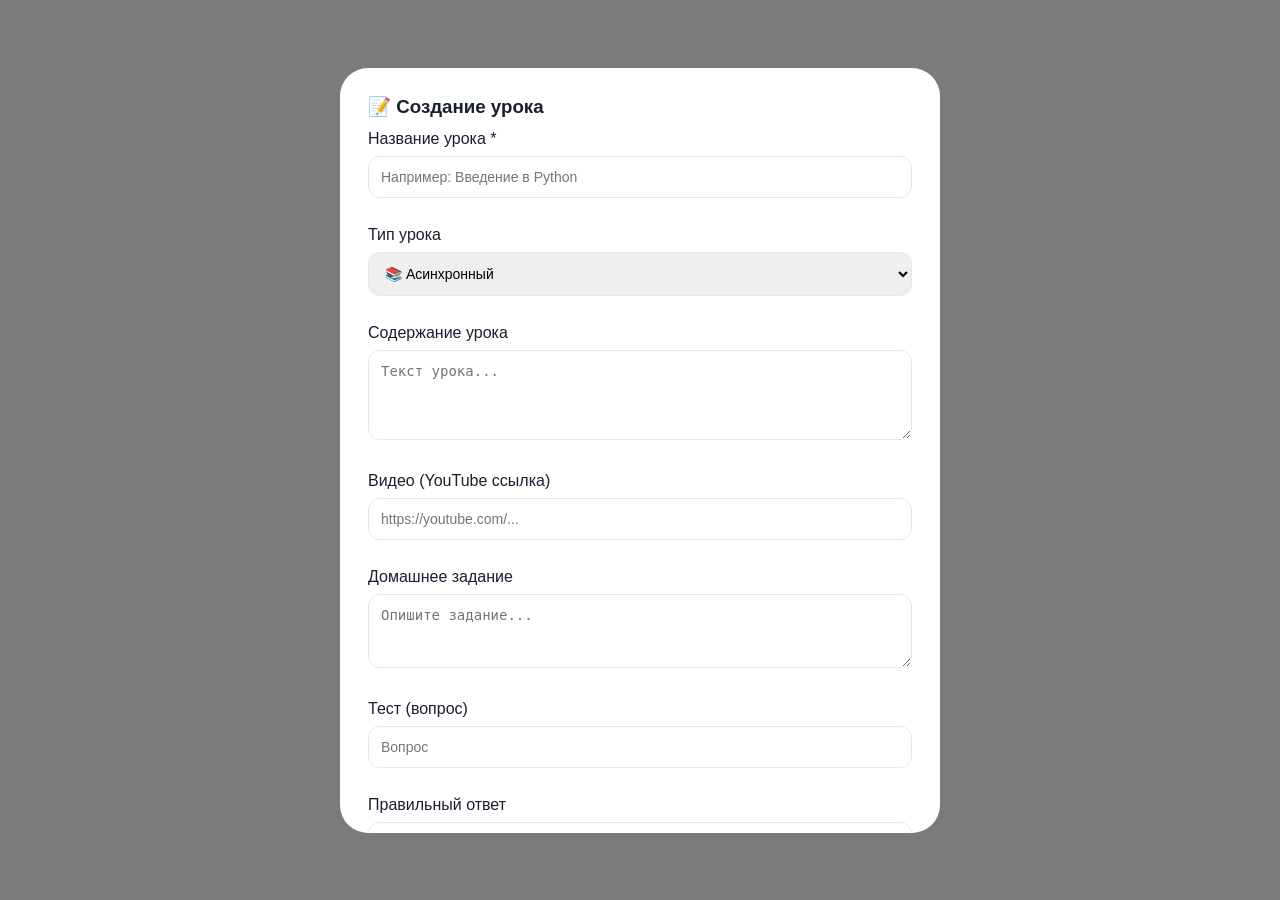
==== templates/index.html @ 18225cd2 "Initial commit" ====
<!DOCTYPE html>
<html lang="ru">
<head>
    <meta charset="UTF-8">
    <meta name="viewport" content="width=device-width, initial-scale=1.0">
    <title>Anecole - Панель учителя</title>
    <style>
        * { margin: 0; padding: 0; box-sizing: border-box; }
        body {
            font-family: -apple-system, BlinkMacSystemFont, 'Segoe UI', Roboto, sans-serif;
            background: #f5f7fb;
            color: #1a1f2e;
        }
        .app { display: flex; min-height: 100vh; }
        
        .sidebar {
            width: 260px;
            background: white;
            border-right: 1px solid #e9eef3;
            padding: 28px 20px;
            position: fixed;
            height: 100vh;
        }
        .logo { font-size: 24px; font-weight: 700; margin-bottom: 40px; }
        .logo span { color: #3b82f6; }
        .nav-item {
            display: flex;
            align-items: center;
            gap: 12px;
            padding: 12px 16px;
            margin: 4px 0;
            border-radius: 12px;
            color: #5a6874;
            cursor: pointer;
            transition: all 0.2s;
        }
        .nav-item:hover, .nav-item.active {
            background: #3b82f6;
            color: white;
        }
        
        .main {
            flex: 1;
            margin-left: 260px;
            padding: 28px 32px;
        }
        .top-bar {
            display: flex;
            justify-content: space-between;
            align-items: center;
            margin-bottom: 32px;
        }
        .page-title { font-size: 28px; font-weight: 600; }
        .avatar {
            width: 44px; height: 44px;
            background: #3b82f6;
            border-radius: 50%;
            display: flex;
            align-items: center;
            justify-content: center;
            color: white;
            cursor: pointer;
        }
        
        .stats-grid {
            display: grid;
            grid-template-columns: repeat(auto-fit, minmax(200px, 1fr));
            gap: 24px;
            margin-bottom: 32px;
        }
        .stat-card {
            background: white;
            border-radius: 20px;
            padding: 20px;
            box-shadow: 0 2px 8px rgba(0,0,0,0.04);
        }
        .stat-title { font-size: 14px; color: #8e9aaf; margin-bottom: 8px; }
        .stat-value { font-size: 32px; font-weight: 700; }
        
        .card {
            background: white;
            border-radius: 20px;
            padding: 24px;
            margin-bottom: 24px;
        }
        
        button {
            background: #3b82f6;
            color: white;
            border: none;
            padding: 10px 20px;
            border-radius: 30px;
            cursor: pointer;
            font-size: 14px;
        }
        button.secondary { background: #e2e8f0; color: #1e293b; }
        button.danger { background: #ef4444; }
        button.success { background: #10b981; margin-top: 20px; }
        
        input, textarea, select {
            width: 100%;
            padding: 12px;
            margin: 8px 0 16px 0;
            border: 1px solid #e2e8f0;
            border-radius: 12px;
            font-size: 14px;
        }
        label { font-weight: 500; display: block; margin-top: 12px; }
        
        .hidden { display: none; }
        
        .login-card {
            max-width: 400px;
            margin: 100px auto;
            background: white;
            border-radius: 28px;
            padding: 40px;
        }
        
        .modal {
            position: fixed;
            top: 0; left: 0; right: 0; bottom: 0;
            background: rgba(0,0,0,0.5);
            display: flex;
            justify-content: center;
            align-items: center;
            z-index: 1000;
        }
        .modal-content {
            background: white;
            border-radius: 28px;
            max-width: 600px;
            width: 90%;
            max-height: 85vh;
            overflow-y: auto;
            padding: 28px;
        }
        .flex { display: flex; gap: 12px; justify-content: flex-end; margin-top: 20px; }
        
        .lesson-row {
            background: #f8fafc;
            padding: 16px;
            margin: 12px 0;
            border-radius: 16px;
            display: flex;
            justify-content: space-between;
            align-items: center;
        }
        .error { color: #ef4444; margin-top: 8px; }
        .success-msg { color: #10b981; margin-top: 8px; }
    </style>
</head>
<body>
<div class="app" id="app">
    <!-- Логин -->
    <div id="loginView" class="login-card">
        <h1>🎓 Anecole</h1>
        <p>Вход для учителя</p>
        <input type="text" id="username" placeholder="Логин" value="teacher">
        <input type="password" id="password" placeholder="Пароль" value="teacher123">
        <button onclick="doLogin()" style="width: 100%;">Войти</button>
        <div id="loginError" class="error"></div>
    </div>

    <!-- Панель учителя -->
    <div id="dashboardView" class="hidden" style="width: 100%;">
        <div class="sidebar">
            <div class="logo">Anecole<span>.</span></div>
            <div class="nav-item active" onclick="showTab('dashboard')">📊 Дашборд</div>
            <div class="nav-item" onclick="showTab('courses')">📚 Курсы и уроки</div>
            <div class="nav-item" onclick="showTab('homework')">📝 Проверка ДЗ</div>
        </div>
        
        <div class="main">
            <div class="top-bar">
                <h1 class="page-title" id="pageTitle">Дашборд учителя</h1>
                <div class="avatar" onclick="doLogout()">👤</div>
            </div>
            
            <div id="tab-dashboard">
                <div class="stats-grid">
                    <div class="stat-card"><div class="stat-title">Учеников</div><div class="stat-value" id="totalStudents">0</div></div>
                    <div class="stat-card"><div class="stat-title">Курсов</div><div class="stat-value" id="totalCourses">0</div></div>
                    <div class="stat-card"><div class="stat-title">На проверке ДЗ</div><div class="stat-value" id="pendingHomeworks">0</div></div>
                    <div class="stat-card"><div class="stat-title">Уроков всего</div><div class="stat-value" id="totalLessons">0</div></div>
                </div>
                <div class="card">
                    <h3>📋 Быстрые действия</h3>
                    <button onclick="openCreateModal()">+ Создать новый урок</button>
                </div>
            </div>
            
            <div id="tab-courses" class="hidden">
                <div style="margin-bottom: 20px;">
                    <button onclick="openCreateModal()">+ Создать урок</button>
                </div>
                <div class="card">
                    <h3>📖 Список уроков</h3>
                    <div id="coursesList">Загрузка...</div>
                </div>
            </div>
            
            <div id="tab-homework" class="hidden">
                <div class="card">
                    <h3>📝 Домашние задания</h3>
                    <div id="allHomeworkList">Загрузка...</div>
                </div>
            </div>
        </div>
    </div>
</div>

<!-- Модалка создания урока -->
<div id="createModal" class="modal hidden">
    <div class="modal-content">
        <h3>📝 Создание урока</h3>
        
        <label>Название урока *</label>
        <input type="text" id="lessonTitle" placeholder="Например: Введение в Python">
        
        <label>Тип урока</label>
        <select id="lessonType">
            <option value="async">📚 Асинхронный</option>
            <option value="sync">🎬 Синхронный (живой)</option>
        </select>
        
        <div id="asyncFields">
            <label>Содержание урока</label>
            <textarea id="contentText" rows="4" placeholder="Текст урока..."></textarea>
            
            <label>Видео (YouTube ссылка)</label>
            <input type="text" id="videoUrl" placeholder="https://youtube.com/...">
            
            <label>Домашнее задание</label>
            <textarea id="homeworkTask" rows="3" placeholder="Опишите задание..."></textarea>
            
            <label>Тест (вопрос)</label>
            <input type="text" id="testQuestion" placeholder="Вопрос">
            
            <label>Правильный ответ</label>
            <input type="text" id="testAnswer" placeholder="Ответ">
        </div>
        
        <div id="syncFields" class="hidden">
            <label>Дата и время</label>
            <input type="datetime-local" id="scheduledStart">
            
            <label>Длительность (минут)</label>
            <input type="number" id="durationMinutes" value="60">
            
            <label><input type="checkbox" id="enableRecording"> Запись урока</label>
        </div>
        
        <div id="modalMessage"></div>
        
        <div class="flex">
            <button onclick="closeModal()" class="secondary">Отмена</button>
            <button onclick="createLesson()" class="success">Создать урок</button>
        </div>
    </div>
</div>

<script>
    let currentUser = null;

    async function doLogin() {
        const username = document.getElementById('username').value;
        const password = document.getElementById('password').value;
        
        try {
            const res = await fetch('/api/login/', {
                method: 'POST',
                headers: { 'Content-Type': 'application/json' },
                body: JSON.stringify({ username, password })
            });
            const data = await res.json();
            
            if (data.success && data.user.role === 'teacher') {
                currentUser = data.user;
                document.getElementById('loginView').style.display = 'none';
                document.getElementById('dashboardView').classList.remove('hidden');
                loadTeacherData();
            } else {
                document.getElementById('loginError').innerText = 'Доступ только для учителей';
            }
        } catch(e) {
            document.getElementById('loginError').innerText = 'Ошибка подключения';
        }
    }
    
    async function loadTeacherData() {
        try {
            const res = await fetch('/api/lessons/');
            const lessons = await res.json();
            
            document.getElementById('totalLessons').innerText = lessons.length;
            document.getElementById('totalCourses').innerText = '2';
            document.getElementById('totalStudents').innerText = '1';
            document.getElementById('pendingHomeworks').innerText = '0';
            
            const container = document.getElementById('coursesList');
            if (container) {
                if (lessons.length === 0) {
                    container.innerHTML = '<p style="color: #8e9aaf;">Нет уроков. Создайте первый урок!</p>';
                } else {
                    container.innerHTML = '';
                    lessons.forEach(lesson => {
                        const div = document.createElement('div');
                        div.className = 'lesson-row';
                        div.innerHTML = `
                            <div>
                                <strong>${lesson.title}</strong><br>
                                <small>${lesson.lesson_type === 'sync' ? '🎬 Синхронный' : '📚 Асинхронный'}</small>
                            </div>
                            <div>
                                <button class="secondary" onclick="editLesson(${lesson.id})">✏️</button>
                            </div>
                        `;
                        container.appendChild(div);
                    });
                }
            }
            
            const homeworkContainer = document.getElementById('allHomeworkList');
            if (homeworkContainer) {
                homeworkContainer.innerHTML = '<p style="color: #8e9aaf;">Нет заданий на проверку</p>';
            }
        } catch(e) {
            console.error(e);
        }
    }
    
    function showTab(tab) {
        document.querySelectorAll('[id^="tab-"]').forEach(el => el.classList.add('hidden'));
        document.getElementById(`tab-${tab}`).classList.remove('hidden');
        
        const titles = { dashboard: 'Дашборд учителя', courses: 'Курсы и уроки', homework: 'Проверка ДЗ' };
        document.getElementById('pageTitle').innerText = titles[tab];
        
        document.querySelectorAll('.nav-item').forEach((item, i) => {
            item.classList.remove('active');
            if (item.innerText.includes(titles[tab]?.split(' ')[0] || tab)) {
                item.classList.add('active');
            }
        });
    }
    
    function openCreateModal() {
        document.getElementById('createModal').classList.remove('hidden');
        document.getElementById('modalMessage').innerHTML = '';
    }
    
    function closeModal() {
        document.getElementById('createModal').classList.add('hidden');
        document.getElementById('lessonTitle').value = '';
        document.getElementById('contentText').value = '';
        document.getElementById('videoUrl').value = '';
        document.getElementById('homeworkTask').value = '';
        document.getElementById('testQuestion').value = '';
        document.getElementById('testAnswer').value = '';
    }
    
    // Переключение полей в зависимости от типа урока
    document.getElementById('lessonType').addEventListener('change', function() {
        const isSync = this.value === 'sync';
        document.getElementById('asyncFields').style.display = isSync ? 'none' : 'block';
        document.getElementById('syncFields').style.display = isSync ? 'block' : 'none';
    });
    
    async function createLesson() {
        const title = document.getElementById('lessonTitle').value;
        if (!title) {
            alert('Введите название урока');
            return;
        }
        
        const lessonType = document.getElementById('lessonType').value;
        const testData = {};
        
        if (lessonType === 'async') {
            const question = document.getElementById('testQuestion').value;
            const answer = document.getElementById('testAnswer').value;
            if (question && answer) {
                testData.questions = [{ id: 1, text: question }];
                testData.answers = { 1: answer };
            }
        }
        
        const data = {
            module_id: 1,
            title: title,
            lesson_type: lessonType,
            content_text: document.getElementById('contentText').value,
            video_url: document.getElementById('videoUrl').value,
            homework_task: document.getElementById('homeworkTask').value,
            test_data: testData,
            scheduled_start: lessonType === 'sync' ? document.getElementById('scheduledStart').value : null,
            duration_minutes: parseInt(document.getElementById('durationMinutes').value),
            enable_recording: document.getElementById('enableRecording').checked
        };
        
        try {
            const res = await fetch('/api/teacher/lessons/create/', {
                method: 'POST',
                headers: { 'Content-Type': 'application/json' },
                body: JSON.stringify(data)
            });
            const result = await res.json();
            
            if (result.success) {
                document.getElementById('modalMessage').innerHTML = `<div class="success-msg">✅ ${result.message}</div>`;
                setTimeout(() => {
                    closeModal();
                    loadTeacherData();
                }, 1500);
            } else {
                document.getElementById('modalMessage').innerHTML = `<div class="error">❌ ${result.message || 'Ошибка'}</div>`;
            }
        } catch(e) {
            document.getElementById('modalMessage').innerHTML = `<div class="error">❌ Ошибка: ${e.message}</div>`;
        }
    }
    
    function editLesson(id) {
        alert(`Редактирование урока #${id} будет доступно позже`);
    }
    
    function doLogout() {
        currentUser = null;
        document.getElementById('loginView').style.display = 'block';
        document.getElementById('dashboardView').classList.add('hidden');
    }
</script>
</body>
</html>
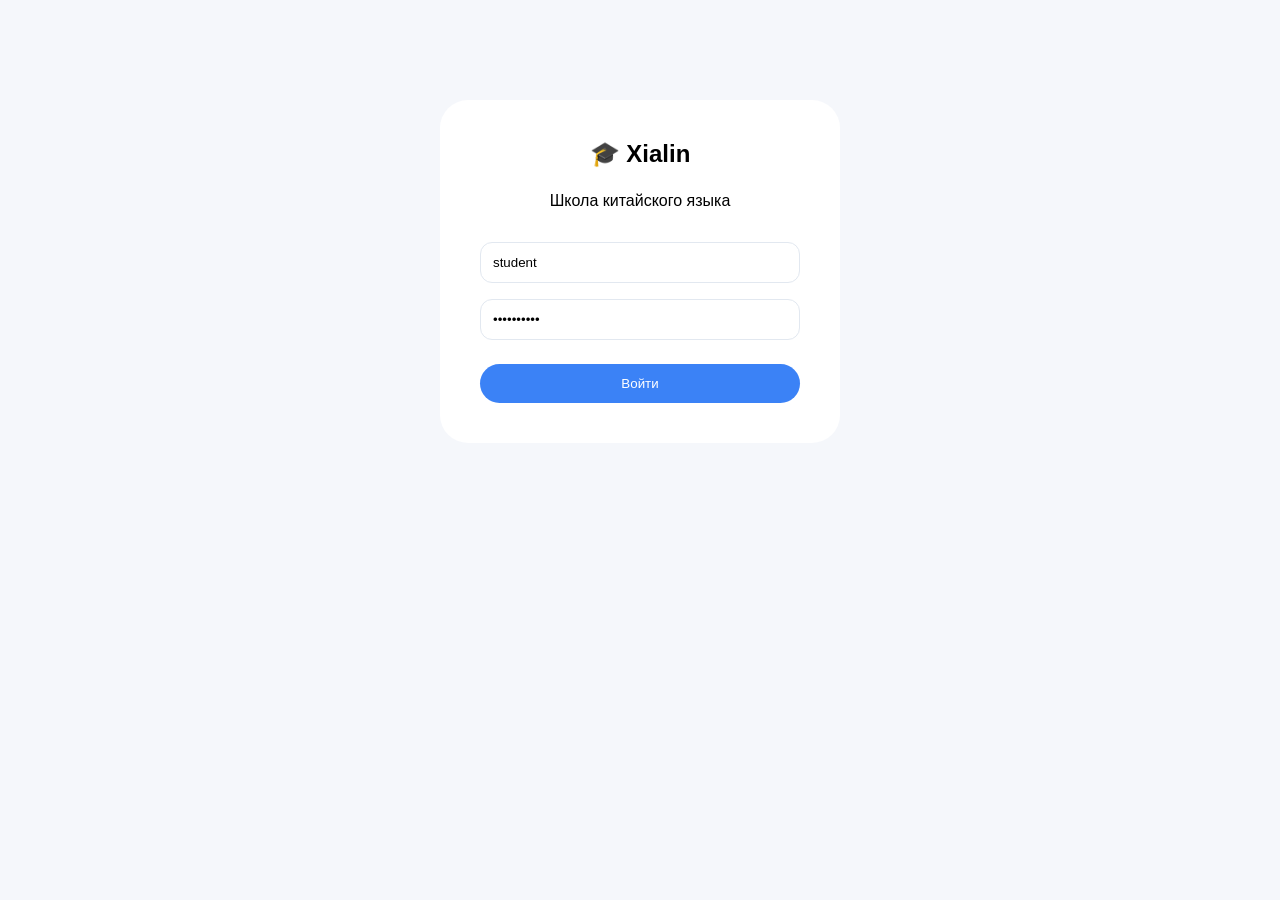
==== commit 1a9c4b60: "feat: role-based main page with Chinese language support" ====
--- a/templates/index.html
+++ b/templates/index.html
@@ -3,433 +3,95 @@
 <head>
     <meta charset="UTF-8">
     <meta name="viewport" content="width=device-width, initial-scale=1.0">
-    <title>Anecole - Панель учителя</title>
+    <title>Xialin - Китайский язык онлайн</title>
     <style>
         * { margin: 0; padding: 0; box-sizing: border-box; }
-        body {
-            font-family: -apple-system, BlinkMacSystemFont, 'Segoe UI', Roboto, sans-serif;
-            background: #f5f7fb;
-            color: #1a1f2e;
-        }
-        .app { display: flex; min-height: 100vh; }
-        
-        .sidebar {
-            width: 260px;
-            background: white;
-            border-right: 1px solid #e9eef3;
-            padding: 28px 20px;
-            position: fixed;
-            height: 100vh;
-        }
-        .logo { font-size: 24px; font-weight: 700; margin-bottom: 40px; }
-        .logo span { color: #3b82f6; }
-        .nav-item {
-            display: flex;
-            align-items: center;
-            gap: 12px;
-            padding: 12px 16px;
-            margin: 4px 0;
-            border-radius: 12px;
-            color: #5a6874;
-            cursor: pointer;
-            transition: all 0.2s;
-        }
-        .nav-item:hover, .nav-item.active {
-            background: #3b82f6;
-            color: white;
-        }
-        
-        .main {
-            flex: 1;
-            margin-left: 260px;
-            padding: 28px 32px;
-        }
-        .top-bar {
-            display: flex;
-            justify-content: space-between;
-            align-items: center;
-            margin-bottom: 32px;
-        }
-        .page-title { font-size: 28px; font-weight: 600; }
-        .avatar {
-            width: 44px; height: 44px;
-            background: #3b82f6;
-            border-radius: 50%;
-            display: flex;
-            align-items: center;
-            justify-content: center;
-            color: white;
-            cursor: pointer;
-        }
-        
-        .stats-grid {
-            display: grid;
-            grid-template-columns: repeat(auto-fit, minmax(200px, 1fr));
-            gap: 24px;
-            margin-bottom: 32px;
-        }
-        .stat-card {
-            background: white;
-            border-radius: 20px;
-            padding: 20px;
-            box-shadow: 0 2px 8px rgba(0,0,0,0.04);
-        }
-        .stat-title { font-size: 14px; color: #8e9aaf; margin-bottom: 8px; }
-        .stat-value { font-size: 32px; font-weight: 700; }
-        
-        .card {
-            background: white;
-            border-radius: 20px;
-            padding: 24px;
-            margin-bottom: 24px;
-        }
-        
-        button {
-            background: #3b82f6;
-            color: white;
-            border: none;
-            padding: 10px 20px;
-            border-radius: 30px;
-            cursor: pointer;
-            font-size: 14px;
-        }
-        button.secondary { background: #e2e8f0; color: #1e293b; }
-        button.danger { background: #ef4444; }
-        button.success { background: #10b981; margin-top: 20px; }
-        
-        input, textarea, select {
-            width: 100%;
-            padding: 12px;
-            margin: 8px 0 16px 0;
-            border: 1px solid #e2e8f0;
-            border-radius: 12px;
-            font-size: 14px;
-        }
-        label { font-weight: 500; display: block; margin-top: 12px; }
-        
+        body { font-family: -apple-system, BlinkMacSystemFont, 'Segoe UI', Roboto, sans-serif; background: #f5f7fb; }
+        .container { max-width: 400px; margin: 100px auto; background: white; border-radius: 28px; padding: 40px; }
+        input { width: 100%; padding: 12px; margin: 8px 0; border: 1px solid #e2e8f0; border-radius: 12px; }
+        button { width: 100%; padding: 12px; background: #3b82f6; color: white; border: none; border-radius: 30px; cursor: pointer; margin-top: 16px; }
+        .error { color: #ef4444; margin-top: 12px; }
         .hidden { display: none; }
-        
-        .login-card {
-            max-width: 400px;
-            margin: 100px auto;
-            background: white;
-            border-radius: 28px;
-            padding: 40px;
-        }
-        
-        .modal {
-            position: fixed;
-            top: 0; left: 0; right: 0; bottom: 0;
-            background: rgba(0,0,0,0.5);
-            display: flex;
-            justify-content: center;
-            align-items: center;
-            z-index: 1000;
-        }
-        .modal-content {
-            background: white;
-            border-radius: 28px;
-            max-width: 600px;
-            width: 90%;
-            max-height: 85vh;
-            overflow-y: auto;
-            padding: 28px;
-        }
-        .flex { display: flex; gap: 12px; justify-content: flex-end; margin-top: 20px; }
-        
-        .lesson-row {
-            background: #f8fafc;
-            padding: 16px;
-            margin: 12px 0;
-            border-radius: 16px;
-            display: flex;
-            justify-content: space-between;
-            align-items: center;
-        }
-        .error { color: #ef4444; margin-top: 8px; }
-        .success-msg { color: #10b981; margin-top: 8px; }
     </style>
 </head>
 <body>
-<div class="app" id="app">
-    <!-- Логин -->
-    <div id="loginView" class="login-card">
-        <h1>🎓 Anecole</h1>
-        <p>Вход для учителя</p>
-        <input type="text" id="username" placeholder="Логин" value="teacher">
-        <input type="password" id="password" placeholder="Пароль" value="teacher123">
-        <button onclick="doLogin()" style="width: 100%;">Войти</button>
-        <div id="loginError" class="error"></div>
+    <div id="loginView" class="container">
+        <h2 style="text-align: center; margin-bottom: 24px;">🎓 Xialin</h2>
+        <p style="text-align: center; margin-bottom: 24px;">Школа китайского языка</p>
+        <input type="text" id="username" placeholder="Логин" value="student">
+        <input type="password" id="password" placeholder="Пароль" value="student123">
+        <button onclick="doLogin()">Войти</button>
+        <div id="loginError" class="error hidden"></div>
     </div>
 
-    <!-- Панель учителя -->
-    <div id="dashboardView" class="hidden" style="width: 100%;">
-        <div class="sidebar">
-            <div class="logo">Anecole<span>.</span></div>
-            <div class="nav-item active" onclick="showTab('dashboard')">📊 Дашборд</div>
-            <div class="nav-item" onclick="showTab('courses')">📚 Курсы и уроки</div>
-            <div class="nav-item" onclick="showTab('homework')">📝 Проверка ДЗ</div>
-        </div>
-        
-        <div class="main">
-            <div class="top-bar">
-                <h1 class="page-title" id="pageTitle">Дашборд учителя</h1>
-                <div class="avatar" onclick="doLogout()">👤</div>
-            </div>
+    <div id="dashboardContainer"></div>
+
+    <script>
+        let currentUser = null;
+
+        async function doLogin() {
+            const username = document.getElementById('username').value;
+            const password = document.getElementById('password').value;
             
-            <div id="tab-dashboard">
-                <div class="stats-grid">
-                    <div class="stat-card"><div class="stat-title">Учеников</div><div class="stat-value" id="totalStudents">0</div></div>
-                    <div class="stat-card"><div class="stat-title">Курсов</div><div class="stat-value" id="totalCourses">0</div></div>
-                    <div class="stat-card"><div class="stat-title">На проверке ДЗ</div><div class="stat-value" id="pendingHomeworks">0</div></div>
-                    <div class="stat-card"><div class="stat-title">Уроков всего</div><div class="stat-value" id="totalLessons">0</div></div>
-                </div>
-                <div class="card">
-                    <h3>📋 Быстрые действия</h3>
-                    <button onclick="openCreateModal()">+ Создать новый урок</button>
-                </div>
-            </div>
-            
-            <div id="tab-courses" class="hidden">
-                <div style="margin-bottom: 20px;">
-                    <button onclick="openCreateModal()">+ Создать урок</button>
-                </div>
-                <div class="card">
-                    <h3>📖 Список уроков</h3>
-                    <div id="coursesList">Загрузка...</div>
-                </div>
-            </div>
-            
-            <div id="tab-homework" class="hidden">
-                <div class="card">
-                    <h3>📝 Домашние задания</h3>
-                    <div id="allHomeworkList">Загрузка...</div>
-                </div>
-            </div>
-        </div>
-    </div>
-</div>
-
-<!-- Модалка создания урока -->
-<div id="createModal" class="modal hidden">
-    <div class="modal-content">
-        <h3>📝 Создание урока</h3>
-        
-        <label>Название урока *</label>
-        <input type="text" id="lessonTitle" placeholder="Например: Введение в Python">
-        
-        <label>Тип урока</label>
-        <select id="lessonType">
-            <option value="async">📚 Асинхронный</option>
-            <option value="sync">🎬 Синхронный (живой)</option>
-        </select>
-        
-        <div id="asyncFields">
-            <label>Содержание урока</label>
-            <textarea id="contentText" rows="4" placeholder="Текст урока..."></textarea>
-            
-            <label>Видео (YouTube ссылка)</label>
-            <input type="text" id="videoUrl" placeholder="https://youtube.com/...">
-            
-            <label>Домашнее задание</label>
-            <textarea id="homeworkTask" rows="3" placeholder="Опишите задание..."></textarea>
-            
-            <label>Тест (вопрос)</label>
-            <input type="text" id="testQuestion" placeholder="Вопрос">
-            
-            <label>Правильный ответ</label>
-            <input type="text" id="testAnswer" placeholder="Ответ">
-        </div>
-        
-        <div id="syncFields" class="hidden">
-            <label>Дата и время</label>
-            <input type="datetime-local" id="scheduledStart">
-            
-            <label>Длительность (минут)</label>
-            <input type="number" id="durationMinutes" value="60">
-            
-            <label><input type="checkbox" id="enableRecording"> Запись урока</label>
-        </div>
-        
-        <div id="modalMessage"></div>
-        
-        <div class="flex">
-            <button onclick="closeModal()" class="secondary">Отмена</button>
-            <button onclick="createLesson()" class="success">Создать урок</button>
-        </div>
-    </div>
-</div>
-
-<script>
-    let currentUser = null;
-
-    async function doLogin() {
-        const username = document.getElementById('username').value;
-        const password = document.getElementById('password').value;
-        
-        try {
-            const res = await fetch('/api/login/', {
-                method: 'POST',
-                headers: { 'Content-Type': 'application/json' },
-                body: JSON.stringify({ username, password })
-            });
-            const data = await res.json();
-            
-            if (data.success && data.user.role === 'teacher') {
-                currentUser = data.user;
-                document.getElementById('loginView').style.display = 'none';
-                document.getElementById('dashboardView').classList.remove('hidden');
-                loadTeacherData();
-            } else {
-                document.getElementById('loginError').innerText = 'Доступ только для учителей';
-            }
-        } catch(e) {
-            document.getElementById('loginError').innerText = 'Ошибка подключения';
-        }
-    }
-    
-    async function loadTeacherData() {
-        try {
-            const res = await fetch('/api/lessons/');
-            const lessons = await res.json();
-            
-            document.getElementById('totalLessons').innerText = lessons.length;
-            document.getElementById('totalCourses').innerText = '2';
-            document.getElementById('totalStudents').innerText = '1';
-            document.getElementById('pendingHomeworks').innerText = '0';
-            
-            const container = document.getElementById('coursesList');
-            if (container) {
-                if (lessons.length === 0) {
-                    container.innerHTML = '<p style="color: #8e9aaf;">Нет уроков. Создайте первый урок!</p>';
+            try {
+                const res = await fetch('/api/login/', {
+                    method: 'POST',
+                    headers: { 'Content-Type': 'application/json' },
+                    body: JSON.stringify({ username, password })
+                });
+                const data = await res.json();
+                
+                if (data.success) {
+                    currentUser = data.user;
+                    localStorage.setItem('currentUser', JSON.stringify(currentUser));
+                    document.getElementById('loginView').style.display = 'none';
+                    
+                    // Загружаем соответствующую панель
+                    if (currentUser.role === 'teacher') {
+                        loadTeacherPanel();
+                    } else {
+                        loadStudentDashboard();
+                    }
                 } else {
-                    container.innerHTML = '';
-                    lessons.forEach(lesson => {
-                        const div = document.createElement('div');
-                        div.className = 'lesson-row';
-                        div.innerHTML = `
-                            <div>
-                                <strong>${lesson.title}</strong><br>
-                                <small>${lesson.lesson_type === 'sync' ? '🎬 Синхронный' : '📚 Асинхронный'}</small>
-                            </div>
-                            <div>
-                                <button class="secondary" onclick="editLesson(${lesson.id})">✏️</button>
-                            </div>
-                        `;
-                        container.appendChild(div);
-                    });
+                    document.getElementById('loginError').innerText = 'Ошибка входа';
+                    document.getElementById('loginError').classList.remove('hidden');
                 }
-            }
-            
-            const homeworkContainer = document.getElementById('allHomeworkList');
-            if (homeworkContainer) {
-                homeworkContainer.innerHTML = '<p style="color: #8e9aaf;">Нет заданий на проверку</p>';
-            }
-        } catch(e) {
-            console.error(e);
-        }
-    }
-    
-    function showTab(tab) {
-        document.querySelectorAll('[id^="tab-"]').forEach(el => el.classList.add('hidden'));
-        document.getElementById(`tab-${tab}`).classList.remove('hidden');
-        
-        const titles = { dashboard: 'Дашборд учителя', courses: 'Курсы и уроки', homework: 'Проверка ДЗ' };
-        document.getElementById('pageTitle').innerText = titles[tab];
-        
-        document.querySelectorAll('.nav-item').forEach((item, i) => {
-            item.classList.remove('active');
-            if (item.innerText.includes(titles[tab]?.split(' ')[0] || tab)) {
-                item.classList.add('active');
-            }
-        });
-    }
-    
-    function openCreateModal() {
-        document.getElementById('createModal').classList.remove('hidden');
-        document.getElementById('modalMessage').innerHTML = '';
-    }
-    
-    function closeModal() {
-        document.getElementById('createModal').classList.add('hidden');
-        document.getElementById('lessonTitle').value = '';
-        document.getElementById('contentText').value = '';
-        document.getElementById('videoUrl').value = '';
-        document.getElementById('homeworkTask').value = '';
-        document.getElementById('testQuestion').value = '';
-        document.getElementById('testAnswer').value = '';
-    }
-    
-    // Переключение полей в зависимости от типа урока
-    document.getElementById('lessonType').addEventListener('change', function() {
-        const isSync = this.value === 'sync';
-        document.getElementById('asyncFields').style.display = isSync ? 'none' : 'block';
-        document.getElementById('syncFields').style.display = isSync ? 'block' : 'none';
-    });
-    
-    async function createLesson() {
-        const title = document.getElementById('lessonTitle').value;
-        if (!title) {
-            alert('Введите название урока');
-            return;
-        }
-        
-        const lessonType = document.getElementById('lessonType').value;
-        const testData = {};
-        
-        if (lessonType === 'async') {
-            const question = document.getElementById('testQuestion').value;
-            const answer = document.getElementById('testAnswer').value;
-            if (question && answer) {
-                testData.questions = [{ id: 1, text: question }];
-                testData.answers = { 1: answer };
+            } catch(e) {
+                document.getElementById('loginError').innerText = 'Ошибка подключения';
+                document.getElementById('loginError').classList.remove('hidden');
             }
         }
-        
-        const data = {
-            module_id: 1,
-            title: title,
-            lesson_type: lessonType,
-            content_text: document.getElementById('contentText').value,
-            video_url: document.getElementById('videoUrl').value,
-            homework_task: document.getElementById('homeworkTask').value,
-            test_data: testData,
-            scheduled_start: lessonType === 'sync' ? document.getElementById('scheduledStart').value : null,
-            duration_minutes: parseInt(document.getElementById('durationMinutes').value),
-            enable_recording: document.getElementById('enableRecording').checked
-        };
-        
-        try {
-            const res = await fetch('/api/teacher/lessons/create/', {
-                method: 'POST',
-                headers: { 'Content-Type': 'application/json' },
-                body: JSON.stringify(data)
-            });
-            const result = await res.json();
+
+        async function loadTeacherPanel() {
+            const container = document.getElementById('dashboardContainer');
+            const res = await fetch('/teacher-panel-content/');
+            const html = await res.text();
+            container.innerHTML = html;
             
-            if (result.success) {
-                document.getElementById('modalMessage').innerHTML = `<div class="success-msg">✅ ${result.message}</div>`;
-                setTimeout(() => {
-                    closeModal();
-                    loadTeacherData();
-                }, 1500);
+            // Загружаем скрипты учителя
+            const script = document.createElement('script');
+            script.src = '/static/js/teacher-panel.js';
+            document.body.appendChild(script);
+        }
+
+        async function loadStudentDashboard() {
+            const container = document.getElementById('dashboardContainer');
+            const res = await fetch('/');
+            // Перенаправляем на страницу ученика
+            window.location.href = '/student/';
+        }
+
+        // Проверка сохранённой сессии
+        const savedUser = localStorage.getItem('currentUser');
+        if (savedUser) {
+            currentUser = JSON.parse(savedUser);
+            document.getElementById('loginView').style.display = 'none';
+            if (currentUser.role === 'teacher') {
+                loadTeacherPanel();
             } else {
-                document.getElementById('modalMessage').innerHTML = `<div class="error">❌ ${result.message || 'Ошибка'}</div>`;
+                window.location.href = '/student/';
             }
-        } catch(e) {
-            document.getElementById('modalMessage').innerHTML = `<div class="error">❌ Ошибка: ${e.message}</div>`;
         }
-    }
-    
-    function editLesson(id) {
-        alert(`Редактирование урока #${id} будет доступно позже`);
-    }
-    
-    function doLogout() {
-        currentUser = null;
-        document.getElementById('loginView').style.display = 'block';
-        document.getElementById('dashboardView').classList.add('hidden');
-    }
-</script>
+    </script>
 </body>
 </html>
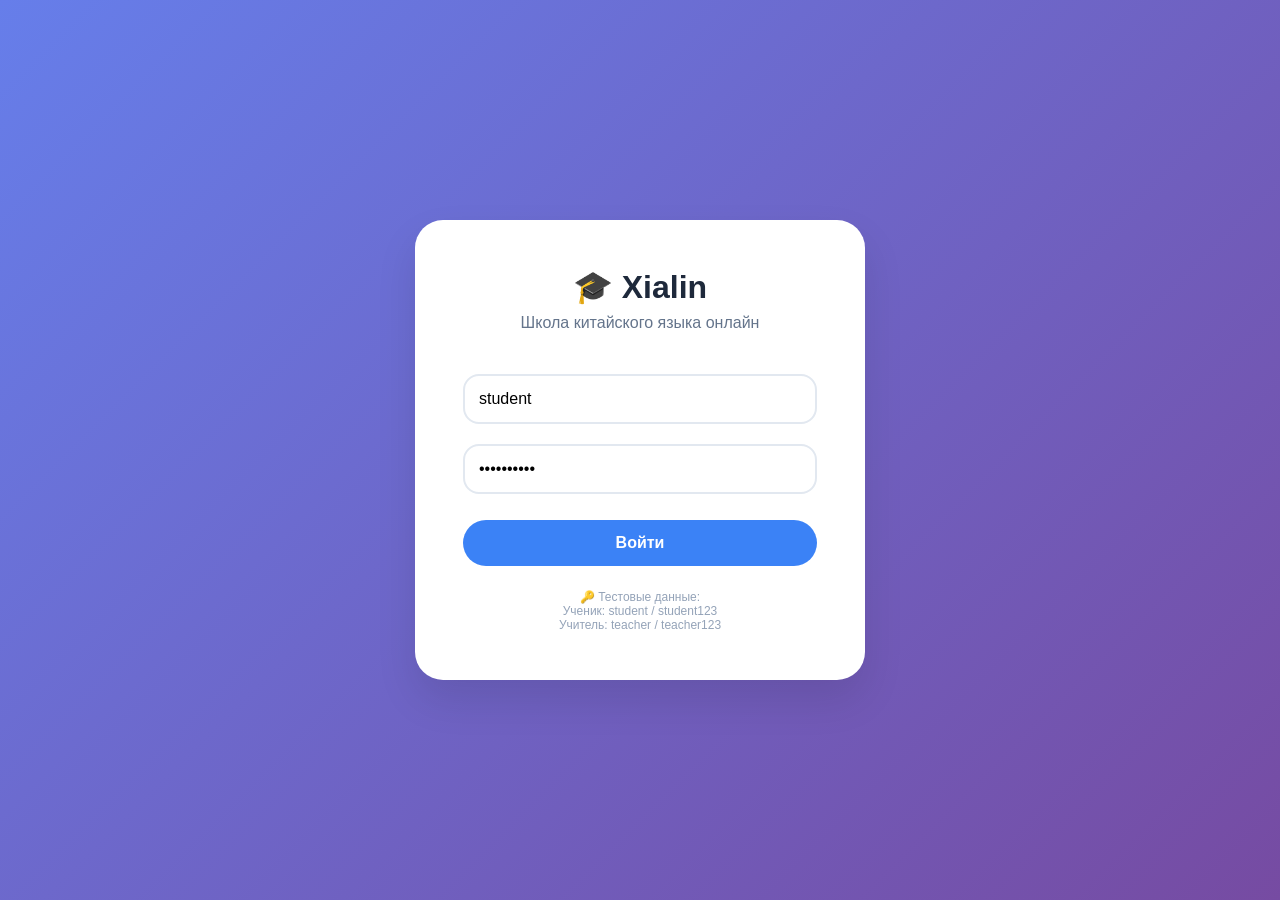
==== commit 9c959a87: "fix: add build script and fix settings for Render" ====
--- a/templates/index.html
+++ b/templates/index.html
@@ -3,95 +3,75 @@
 <head>
     <meta charset="UTF-8">
     <meta name="viewport" content="width=device-width, initial-scale=1.0">
-    <title>Xialin - Китайский язык онлайн</title>
+    <title>Xialin - Школа китайского языка</title>
     <style>
         * { margin: 0; padding: 0; box-sizing: border-box; }
-        body { font-family: -apple-system, BlinkMacSystemFont, 'Segoe UI', Roboto, sans-serif; background: #f5f7fb; }
-        .container { max-width: 400px; margin: 100px auto; background: white; border-radius: 28px; padding: 40px; }
-        input { width: 100%; padding: 12px; margin: 8px 0; border: 1px solid #e2e8f0; border-radius: 12px; }
-        button { width: 100%; padding: 12px; background: #3b82f6; color: white; border: none; border-radius: 30px; cursor: pointer; margin-top: 16px; }
-        .error { color: #ef4444; margin-top: 12px; }
+        body { font-family: -apple-system, BlinkMacSystemFont, 'Segoe UI', Roboto, sans-serif; background: linear-gradient(135deg, #667eea 0%, #764ba2 100%); min-height: 100vh; display: flex; justify-content: center; align-items: center; }
+        .card { background: white; border-radius: 28px; padding: 48px; max-width: 450px; width: 90%; text-align: center; box-shadow: 0 20px 40px rgba(0,0,0,0.1); }
+        h1 { font-size: 32px; margin-bottom: 8px; color: #1e293b; }
+        .subtitle { color: #64748b; margin-bottom: 32px; }
+        input { width: 100%; padding: 14px; margin: 10px 0; border: 2px solid #e2e8f0; border-radius: 16px; font-size: 16px; }
+        button { width: 100%; padding: 14px; background: #3b82f6; color: white; border: none; border-radius: 40px; font-size: 16px; font-weight: 600; cursor: pointer; margin-top: 16px; }
+        button:hover { background: #2563eb; }
+        .error { color: #ef4444; background: #fee2e2; padding: 12px; border-radius: 12px; margin-top: 16px; font-size: 14px; }
         .hidden { display: none; }
+        .demo-info { margin-top: 24px; font-size: 12px; color: #94a3b8; }
     </style>
 </head>
 <body>
-    <div id="loginView" class="container">
-        <h2 style="text-align: center; margin-bottom: 24px;">🎓 Xialin</h2>
-        <p style="text-align: center; margin-bottom: 24px;">Школа китайского языка</p>
+    <div class="card">
+        <h1>🎓 Xialin</h1>
+        <p class="subtitle">Школа китайского языка онлайн</p>
+        
         <input type="text" id="username" placeholder="Логин" value="student">
         <input type="password" id="password" placeholder="Пароль" value="student123">
         <button onclick="doLogin()">Войти</button>
-        <div id="loginError" class="error hidden"></div>
+        
+        <div id="errorMsg" class="error hidden"></div>
+        
+        <div class="demo-info">
+            🔑 Тестовые данные:<br>
+            Ученик: student / student123<br>
+            Учитель: teacher / teacher123
+        </div>
     </div>
 
-    <div id="dashboardContainer"></div>
-
     <script>
-        let currentUser = null;
-
         async function doLogin() {
             const username = document.getElementById('username').value;
             const password = document.getElementById('password').value;
+            const errorDiv = document.getElementById('errorMsg');
+            errorDiv.classList.add('hidden');
             
             try {
-                const res = await fetch('/api/login/', {
+                const response = await fetch('/api/login/', {
                     method: 'POST',
                     headers: { 'Content-Type': 'application/json' },
                     body: JSON.stringify({ username, password })
                 });
-                const data = await res.json();
+                const data = await response.json();
                 
                 if (data.success) {
-                    currentUser = data.user;
-                    localStorage.setItem('currentUser', JSON.stringify(currentUser));
-                    document.getElementById('loginView').style.display = 'none';
-                    
-                    // Загружаем соответствующую панель
-                    if (currentUser.role === 'teacher') {
-                        loadTeacherPanel();
+                    localStorage.setItem('currentUser', JSON.stringify(data.user));
+                    if (data.user.role === 'teacher') {
+                        window.location.href = '/teacher/';
                     } else {
-                        loadStudentDashboard();
+                        window.location.href = '/student/';
                     }
                 } else {
-                    document.getElementById('loginError').innerText = 'Ошибка входа';
-                    document.getElementById('loginError').classList.remove('hidden');
+                    errorDiv.textContent = data.message || 'Ошибка входа';
+                    errorDiv.classList.remove('hidden');
                 }
             } catch(e) {
-                document.getElementById('loginError').innerText = 'Ошибка подключения';
-                document.getElementById('loginError').classList.remove('hidden');
+                errorDiv.textContent = 'Ошибка подключения к серверу';
+                errorDiv.classList.remove('hidden');
             }
         }
-
-        async function loadTeacherPanel() {
-            const container = document.getElementById('dashboardContainer');
-            const res = await fetch('/teacher-panel-content/');
-            const html = await res.text();
-            container.innerHTML = html;
-            
-            // Загружаем скрипты учителя
-            const script = document.createElement('script');
-            script.src = '/static/js/teacher-panel.js';
-            document.body.appendChild(script);
-        }
-
-        async function loadStudentDashboard() {
-            const container = document.getElementById('dashboardContainer');
-            const res = await fetch('/');
-            // Перенаправляем на страницу ученика
-            window.location.href = '/student/';
-        }
-
-        // Проверка сохранённой сессии
-        const savedUser = localStorage.getItem('currentUser');
-        if (savedUser) {
-            currentUser = JSON.parse(savedUser);
-            document.getElementById('loginView').style.display = 'none';
-            if (currentUser.role === 'teacher') {
-                loadTeacherPanel();
-            } else {
-                window.location.href = '/student/';
-            }
-        }
+        
+        // Enter key press
+        document.getElementById('password').addEventListener('keypress', function(e) {
+            if (e.key === 'Enter') doLogin();
+        });
     </script>
 </body>
 </html>
